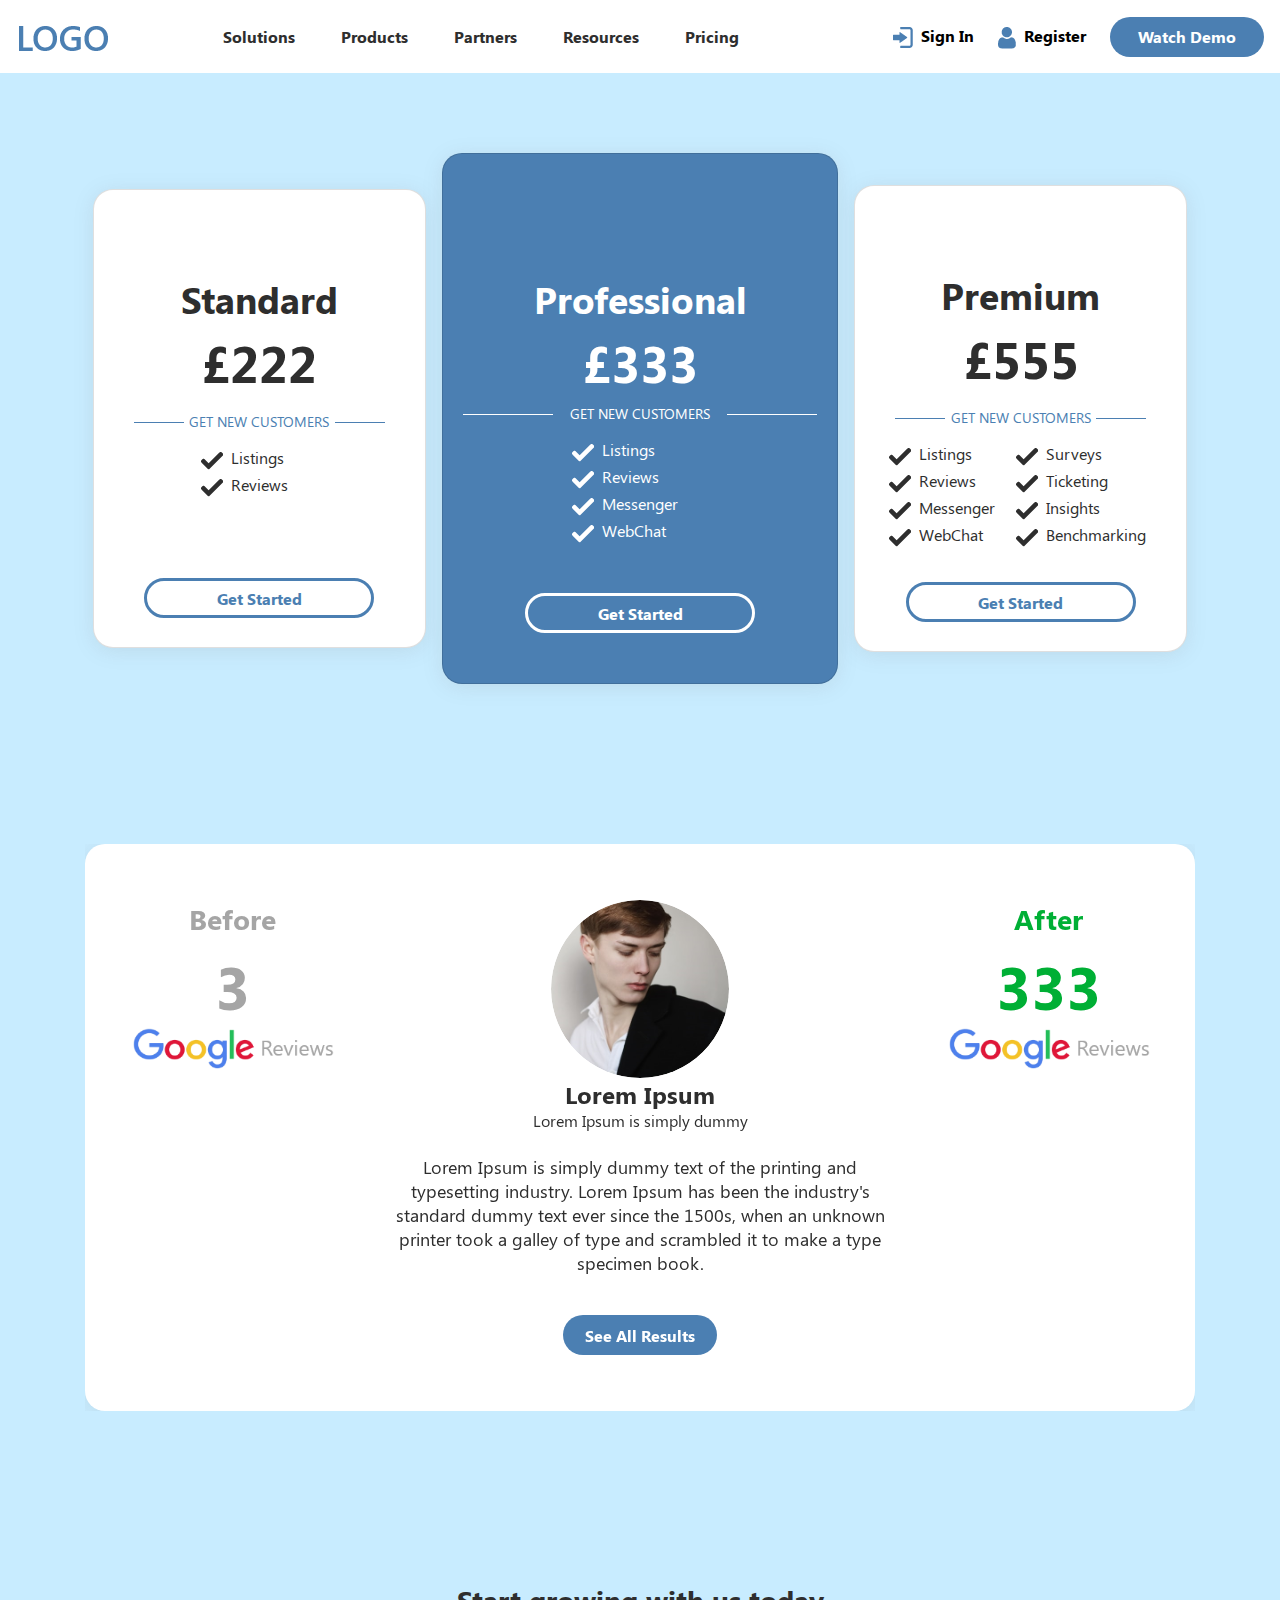
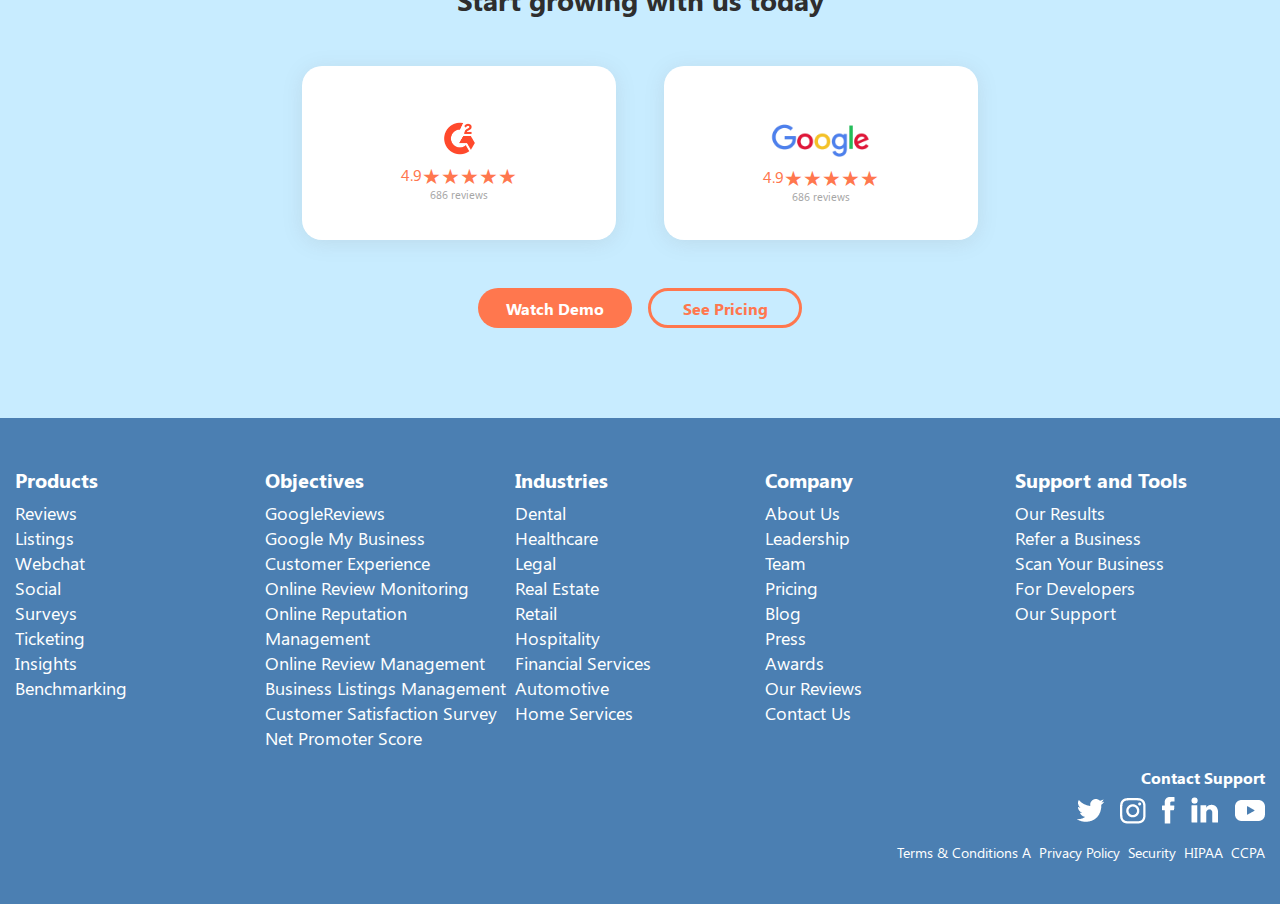
==== pricing.html @ c95e29e6 "create the pricing page" ====
<!doctype html>
<html lang="en">
<head>
    <meta charset="utf-8">
    <meta name="viewport" content="width=device-width, initial-scale=1, shrink-to-fit=no">
    <link rel="stylesheet" href="https://use.fontawesome.com/releases/v5.8.1/css/all.css"
          integrity="sha384-50oBUHEmvpQ+1lW4y57PTFmhCaXp0ML5d60M1M7uH2+nqUivzIebhndOJK28anvf" crossorigin="anonymous"/>
    <link rel="stylesheet" href="css/bootstrap.min.css">
    <link rel="stylesheet" href="css/owl-carousel-min.css">
    <link rel="stylesheet" href="css/owl.theme.default.min.css">
    <link rel="stylesheet" href="css/carousel.css">
    <link rel="stylesheet" href="css/helper.css">
    <link rel="stylesheet" href="css/style.css">
    <title>Pricing</title>
</head>
<body>

<header style="background-color: #fff">
    <div class="max-container">
        <nav class="navbar   navbar-expand-md">
            <a class="navbar-brand mr-90" href="#">
                <img src="images/LOGO.png" width="94" height="47" alt="logo">
            </a>
            <button class="navbar-toggler" type="button" data-toggle="collapse" data-target="#navbar-list-2"
                    aria-controls="navbarNav" aria-expanded="false" aria-label="Toggle navigation">
                <span class="navbar-toggler-icon"></span>
            </button>
            <div class="collapse navbar-collapse" id="navbar-list-2">
                <div class="d-flex justify-content-between flex-wrap w-100">
                    <ul class="navbar-nav">
                        <li class="nav-item active">
                            <a class="nav-link" href="#">Solutions <span class="sr-only">(current)</span></a>
                        </li>
                        <li class="nav-item">
                            <a class="nav-link" href="#">Products</a>
                        </li>
                        <li class="nav-item">
                            <a class="nav-link" href="#">Partners</a>
                        </li>
                        <li class="nav-item">
                            <a class="nav-link" href="#">Resources</a>
                        </li>
                        <li class="nav-item">
                            <a class="nav-link" href="#">Pricing</a>
                        </li>
                    </ul>
                    <div class="d-flex">
                        <button class="btn-transparent mr-4"><img src="images/login.png" alt="" class="mr-2">Sign In
                        </button>
                        <button class="btn-transparent mr-4"><img src="images/user%20(6).png" alt="" class="mr-2">Register
                        </button>
                        <button class="blue-btn">Watch Demo</button>
                    </div>
                </div>
            </div>
        </nav>
    </div>
</header>
<main>
    <div class="main-content">
        <div class="container p-tb-80 pricing">
            <div class="d-flex justify-content-center align-items-center">
                <div class="card bg-white bg-white-shadow br-20 w-380 mx-2">
                    <div class="card-body text-center relative">
                        <h5 class="card-title">Standard</h5>
                        <h6 class="card-subtitle mb-3">£222</h6>
                        <div class="get-new">Get New CUSTOMERS</div>
                        <div class="d-flex justify-content-center">
                            <ul class="list-unstyled mt-3 text-left">
                                <li>Listings</li>
                                <li>Reviews</li>
                            </ul>
                        </div>
                        <button class="blue-btn-transparent w-230  abs">Get Started</button>
                    </div>
                </div>
                <div class="card bg-dark-blue bg-white-shadow p-tb-100 br-20 w-460 mx-2">
                    <div class="card-body text-center relative">
                        <h5 class="card-title">Professional</h5>
                        <h6 class="card-subtitle mb-2">£333</h6>
                        <div class="get-new">Get New CUSTOMERS</div>
                        <div class="d-flex justify-content-center">
                            <ul class="list-unstyled mt-3 text-left">
                                <li>Listings</li>
                                <li>Reviews</li>
                                <li>Messenger</li>
                                <li>WebChat</li>
                            </ul>
                        </div>
                        <button class="btn-white-transparent w-230 abs">Get Started</button>
                    </div>
                </div>
                <div class="card bg-white bg-white-shadow br-20 w-380 mx-2">
                    <div class="card-body text-center relative">
                        <h5 class="card-title">Premium</h5>
                        <h6 class="card-subtitle mb-3">£555</h6>
                        <div class="get-new">Get New CUSTOMERS</div>
                        <div class="d-flex justify-content-between pl-4">
                            <ul class="list-unstyled mt-3 text-left">
                                <li>Listings</li>
                                <li>Reviews</li>
                                <li>Messenger</li>
                                <li>WebChat</li>
                            </ul>
                            <ul class="list-unstyled mt-3 text-left">
                                <li>Surveys</li>
                                <li>Ticketing</li>
                                <li>Insights</li>
                                <li>Benchmarking</li>
                            </ul>
                        </div>
                        <button class="blue-btn-transparent w-230 abs">Get Started</button>
                    </div>
                </div>
            </div>
        </div>
        <div class="container p-tb-80">
            <div class="owl-slider">
                <div id="carousel1" class="owl-carousel saas-carousel1">
                    <div class="item">
                        <div class="d-flex justify-content-around bg-white bg-white-shadow br-20 p-tb-56">
                            <div class="text-center">
                                <h3 class="color-gray title-bold-28">Before</h3>
                                <div class="color-gray fs-60">3</div>
                                <div class="d-flex justify-content-center">
                                    <img src="images/google-review.png" alt="" class="w-75">
                                </div>
                            </div>
                            <div class="text-center">
                                <div class="slide-avatar">
                                    <img src="images/Ellipse.png" width="" alt="">
                                </div>
                                <h3 class="title-bold-24 mb-0">Lorem Ipsum</h3>
                                <div class="info-text-small">Lorem Ipsum is simply dummy</div>
                                <p class="text-black-18 max-w-500 mt-4">
                                    Lorem Ipsum is simply dummy text of the printing and typesetting industry. Lorem Ipsum has been
                                    the industry's standard dummy text ever since the 1500s, when an unknown printer took a galley
                                    of type and scrambled it to make a type specimen book.
                                </p>
                                <button class="blue-btn mt-4">See All Results</button>
                            </div>
                            <div class="text-center">
                                <h3 class="color-green title-bold-28">After</h3>
                                <div class="color-green fs-60">333</div>
                                <div class="d-flex justify-content-center">
                                    <img src="images/google-review.png" alt="" class="w-75">
                                </div>
                            </div>
                        </div>
                    </div>
                    <div class="item">
                        <div class="d-flex justify-content-around bg-white bg-white-shadow br-20 p-tb-56">
                            <div class="text-center">
                                <h3 class="color-gray title-bold-28">Before</h3>
                                <div class="color-gray fs-60">3</div>
                                <div class="d-flex justify-content-center">
                                    <img src="images/google-review.png" alt="" class="w-75">
                                </div>
                            </div>
                            <div class="text-center">
                                <div class="slide-avatar">
                                    <img src="images/Ellipse.png" width="" alt="">
                                </div>
                                <h3 class="title-bold-24 mb-0">Lorem Ipsum</h3>
                                <div class="info-text-small">Lorem Ipsum is simply dummy</div>
                                <p class="text-black-18 max-w-500 mt-4">
                                    Lorem Ipsum is simply dummy text of the printing and typesetting industry. Lorem Ipsum has been
                                    the industry's standard dummy text ever since the 1500s, when an unknown printer took a galley
                                    of type and scrambled it to make a type specimen book.
                                </p>
                                <button class="blue-btn mt-4">See All Results</button>
                            </div>
                            <div class="text-center">
                                <h3 class="color-green title-bold-28">After</h3>
                                <div class="color-green fs-60">333</div>
                                <div class="d-flex justify-content-center">
                                    <img src="images/google-review.png" alt="" class="w-75">
                                </div>
                            </div>
                        </div>
                    </div>
                    <div class="item">
                        <div class="d-flex justify-content-around bg-white bg-white-shadow br-20 p-tb-56">
                            <div class="text-center">
                                <h3 class="color-gray title-bold-28">Before</h3>
                                <div class="color-gray fs-60">3</div>
                                <div class="d-flex justify-content-center">
                                    <img src="images/google-review.png" alt="" class="w-75">
                                </div>
                            </div>
                            <div class="text-center">
                                <div class="slide-avatar">
                                    <img src="images/Ellipse.png" width="" alt="">
                                </div>
                                <h3 class="title-bold-24 mb-0">Lorem Ipsum</h3>
                                <div class="info-text-small">Lorem Ipsum is simply dummy</div>
                                <p class="text-black-18 max-w-500 mt-4">
                                    Lorem Ipsum is simply dummy text of the printing and typesetting industry. Lorem Ipsum has been
                                    the industry's standard dummy text ever since the 1500s, when an unknown printer took a galley
                                    of type and scrambled it to make a type specimen book.
                                </p>
                                <button class="blue-btn mt-4">See All Results</button>
                            </div>
                            <div class="text-center">
                                <h3 class="color-green title-bold-28">After</h3>
                                <div class="color-green fs-60">333</div>
                                <div class="d-flex justify-content-center">
                                    <img src="images/google-review.png" alt="" class="w-75">
                                </div>
                            </div>
                        </div>
                    </div>

                </div>
            </div>
        </div>
        <div class="p-tb-90 bg-light-blue">
            <h2 class="title-bold-28 text-center mb-5">Start growing with us today</h2>
            <div class="d-flex justify-content-center align-items-center">
                <div class="bg-white bg-white-shadow p-tb-56 br-20 mx-4 w-314-h">
                    <div class="text-center mb-2">
                        <img src="images/g2-crowd-logo.png" alt="">
                    </div>
                    <div class="d-flex justify-content-center align-items-center">
                        <div class="color-dark-yellow">4.9</div>
                        <div class="color-dark-yellow fs-21">&#9733;</div>
                        <div class="color-dark-yellow fs-21">&#9733;</div>
                        <div class="color-dark-yellow fs-21">&#9733;</div>
                        <div class="color-dark-yellow fs-21">&#9733;</div>
                        <div class="color-dark-yellow fs-21">&#9733;</div>
                    </div>
                    <div class="d-flex justify-content-center align-items-center">
                        <div class="color-gray fs-11">686 reviews</div>
                    </div>
                </div>
                <div class="bg-white bg-white-shadow p-tb-56 br-20 mx-4 w-314-h">
                    <div class="text-center mb-2">
                        <img src="images/google.png" alt="">
                    </div>
                    <div class="d-flex justify-content-center align-items-center">
                        <div class="color-dark-yellow">4.9</div>
                        <div class="color-dark-yellow fs-21">&#9733;</div>
                        <div class="color-dark-yellow fs-21">&#9733;</div>
                        <div class="color-dark-yellow fs-21">&#9733;</div>
                        <div class="color-dark-yellow fs-21">&#9733;</div>
                        <div class="color-dark-yellow fs-21">&#9733;</div>
                    </div>
                    <div class="d-flex justify-content-center align-items-center">
                        <div class="color-gray fs-11">686 reviews</div>
                    </div>
                </div>
            </div>
            <div class="d-flex justify-content-center align-items-center mt-5">
                <button class="btn-dark-yellow mx-2">Watch Demo</button>
                <button class="btn-dark-yellow-transparent mx-2">See Pricing</button>
            </div>
        </div>
    </div>
</main>
<footer class=" p-tb-48-24 saas-footer bg-dark-blue">
    <div class="container max-container">
        <div class="d-flex">
            <div class="flex-1">
                <h4>Products</h4>
                <ul class="list-unstyled">
                    <li><a href="#"> Reviews </a></li>
                    <li><a href="#"> Listings </a></li>
                    <li><a href="#"> Webchat </a></li>
                    <li><a href="#"> Social </a></li>
                    <li><a href="#"> Surveys </a></li>
                    <li><a href="#"> Ticketing </a></li>
                    <li><a href="#"> Insights </a></li>
                    <li><a href="#"> Benchmarking</a></li>
                </ul>
            </div>
            <div class="flex-1">
                <h4>Objectives</h4>
                <ul class="list-unstyled">
                    <li><a href="#"> GoogleReviews </a></li>
                    <li><a href="#"> Google My Business </a></li>
                    <li><a href="#"> Customer Experience  </a></li>
                    <li><a href="#"> Online Review Monitoring </a></li>
                    <li><a href="#"> Online Reputation Management </a></li>
                    <li><a href="#"> Online Review Management</a></li>
                    <li><a href="#"> Business Listings Management </a></li>
                    <li><a href="#"> Customer Satisfaction Survey </a></li>
                    <li><a href="#"> Net Promoter Score </a></li>
                </ul>
            </div>
            <div class="flex-1">
                <h4>Industries </h4>
                <ul class="list-unstyled">
                    <li><a href="#">  Dental </a></li>
                    <li><a href="#"> Healthcare </a></li>
                    <li><a href="#">  Legal </a></li>
                    <li><a href="#"> Real Estate </a></li>
                    <li><a href="#">  Retail </a></li>
                    <li><a href="#"> Hospitality </a></li>
                    <li><a href="#"> Financial Services </a></li>
                    <li><a href="#"> Automotive </a></li>
                    <li><a href="#"> Home Services </a></li>
                </ul>
            </div>
            <div class="flex-1">
                <h4>Company </h4>
                <ul class="list-unstyled">
                    <li><a href="#"> About Us  </a></li>
                    <li><a href="#"> Leadership </a></li>
                    <li><a href="#"> Team </a></li>
                    <li><a href="#"> Pricing </a></li>
                    <li><a href="#"> Blog</a></li>
                    <li><a href="#"> Press  </a></li>
                    <li><a href="#"> Awards  </a></li>
                    <li><a href="#"> Our Reviews </a></li>
                    <li><a href="#"> Contact Us </a></li>
                </ul>
            </div>

            <div class="flex-1">
                <h4>Support and Tools</h4>
                <ul class="list-unstyled">
                    <li><a href="#"> Our Results  </a></li>
                    <li><a href="#"> Refer a Business </a></li>
                    <li><a href="#">  Scan Your Business  </a></li>
                    <li><a href="#"> For Developers </a></li>
                    <li><a href="#"> Our Support </a></li>
                </ul>
            </div>

        </div>
        <div class="copyright-place d-flex flex-column text-right">
            <h5>Contact Support</h5>
            <div class="d-flex justify-content-end">
                <ul class="list-unstyled d-flex">
                    <li class="ml-3"><a href=""><img src="images/twitter.png" alt=""></a></li>
                    <li class="ml-3"><a href=""><img src="images/insta.png" alt=""> </a></li>
                    <li class="ml-3"><a href=""><img src="images/facebook.png" alt=""> </a></li>
                    <li class="ml-3"><a href=""> <img src="images/linkedIn.png" alt=""> </a></li>
                    <li class="ml-3"><a href=""> <img src="images/youtube.png" alt=""></a></li>
                </ul>
            </div>
            <div class="d-flex justify-content-end">
                <ul class="list-unstyled d-flex">
                    <li class="ml-2"><a href="">Terms & Conditions A</a></li>
                    <li class="ml-2"><a href=""> Privacy Policy </a></li>
                    <li class="ml-2"><a href=""> Security </a></li>
                    <li class="ml-2"><a href=""> HIPAA </a></li>
                    <li class="ml-2"><a href=""> CCPA</a></li>
                </ul>
            </div>
        </div>
    </div>
</footer>

<script src="js/jquery.js"></script>
<script src="https://code.jquery.com/jquery-3.4.1.slim.min.js"
        integrity="sha384-J6qa4849blE2+poT4WnyKhv5vZF5SrPo0iEjwBvKU7imGFAV0wwj1yYfoRSJoZ+n"
        crossorigin="anonymous"></script>
<script src="https://cdn.jsdelivr.net/npm/popper.js@1.16.0/dist/umd/popper.min.js"
        integrity="sha384-Q6E9RHvbIyZFJoft+2mJbHaEWldlvI9IOYy5n3zV9zzTtmI3UksdQRVvoxMfooAo"
        crossorigin="anonymous"></script>
<script src="js/bootstrap.min.js" integrity="sha384-wfSDF2E50Y2D1uUdj0O3uMBJnjuUD4Ih7YwaYd1iqfktj0Uod8GCExl3Og8ifwB6"
        crossorigin="anonymous"></script>
<script src="https://ajax.googleapis.com/ajax/libs/jquery/3.4.1/jquery.min.js"></script>
<script src="js/owl.carousel.min.js"></script>

<script>
    jQuery("#carousel").owlCarousel({
        autoplay: false,
        lazyLoad: true,
        loop: true,
        margin: 72,
        /*
       animateOut: 'fadeOut',
       animateIn: 'fadeIn',
       */
        responsiveClass: true,
        autoHeight: true,
        autoplayTimeout: 7000,
        smartSpeed: 800,
        nav: true,
        dots: false,
        responsive: {
            0: {
                items: 1
            },

            600: {
                items: 2
            },

            1024: {
                items: 2
            },
            1199: {
                items: 3
            },

            1366: {
                items: 4
            }
        }
    });
    jQuery("#carousel1").owlCarousel({
        autoplay: true,
        lazyLoad: true,
        loop: true,
        /*
       animateOut: 'fadeOut',
       animateIn: 'fadeIn',
       */
        responsiveClass: true,
        autoHeight: true,
        autoplayTimeout: 5000,
        smartSpeed: 800,
        nav: false,
        dots: false,
        items: 1,
        margin: 20,
    });
</script>
</body>
</html>
---- css/owl-carousel-min.css ----
/**
 * Owl Carousel v2.3.4
 * Copyright 2013-2018 David Deutsch
 * Licensed under: SEE LICENSE IN https://github.com/OwlCarousel2/OwlCarousel2/blob/master/LICENSE
 */
.owl-carousel,.owl-carousel .owl-item{-webkit-tap-highlight-color:transparent;position:relative}.owl-carousel{display:none;width:100%;z-index:1}.owl-carousel .owl-stage{position:relative;-ms-touch-action:pan-Y;touch-action:manipulation;-moz-backface-visibility:hidden}.owl-carousel .owl-stage:after{content:".";display:block;clear:both;visibility:hidden;line-height:0;height:0}.owl-carousel .owl-stage-outer{position:relative;overflow:hidden;-webkit-transform:translate3d(0,0,0)}.owl-carousel .owl-item,.owl-carousel .owl-wrapper{-webkit-backface-visibility:hidden;-moz-backface-visibility:hidden;-ms-backface-visibility:hidden;-webkit-transform:translate3d(0,0,0);-moz-transform:translate3d(0,0,0);-ms-transform:translate3d(0,0,0)}.owl-carousel .owl-item{min-height:1px;float:left;-webkit-backface-visibility:hidden;-webkit-touch-callout:none}.owl-carousel .owl-item img{display:block;width:100%}.owl-carousel .owl-dots.disabled,.owl-carousel .owl-nav.disabled{display:none}.no-js .owl-carousel,.owl-carousel.owl-loaded{display:block}.owl-carousel .owl-dot,.owl-carousel .owl-nav .owl-next,.owl-carousel .owl-nav .owl-prev{cursor:pointer;-webkit-user-select:none;-khtml-user-select:none;-moz-user-select:none;-ms-user-select:none;user-select:none}.owl-carousel .owl-nav button.owl-next,.owl-carousel .owl-nav button.owl-prev,.owl-carousel button.owl-dot{background:0 0;color:inherit;border:none;font:inherit}.owl-carousel.owl-loading{opacity:0;display:block}.owl-carousel.owl-hidden{opacity:0}.owl-carousel.owl-refresh .owl-item{visibility:hidden}.owl-carousel.owl-drag .owl-item{-ms-touch-action:pan-y;touch-action:pan-y;-webkit-user-select:none;-moz-user-select:none;-ms-user-select:none;user-select:none}.owl-carousel.owl-grab{cursor:move;cursor:grab}.owl-carousel.owl-rtl{direction:rtl}.owl-carousel.owl-rtl .owl-item{float:right}.owl-carousel .animated{animation-duration:1s;animation-fill-mode:both}.owl-carousel .owl-animated-in{z-index:0}.owl-carousel .owl-animated-out{z-index:1}.owl-carousel .fadeOut{animation-name:fadeOut}@keyframes fadeOut{0%{opacity:1}100%{opacity:0}}.owl-height{transition:height .5s ease-in-out}.owl-carousel .owl-item .owl-lazy{opacity:0;transition:opacity .4s ease}.owl-carousel .owl-item .owl-lazy:not([src]),.owl-carousel .owl-item .owl-lazy[src^=""]{max-height:0}.owl-carousel .owl-item img.owl-lazy{transform-style:preserve-3d}.owl-carousel .owl-video-wrapper{position:relative;height:100%;background:#000}.owl-carousel .owl-video-play-icon{position:absolute;height:80px;width:80px;left:50%;top:50%;margin-left:-40px;margin-top:-40px;background:url(owl.video.play.png) no-repeat;cursor:pointer;z-index:1;-webkit-backface-visibility:hidden;transition:transform .1s ease}.owl-carousel .owl-video-play-icon:hover{-ms-transform:scale(1.3,1.3);transform:scale(1.3,1.3)}.owl-carousel .owl-video-playing .owl-video-play-icon,.owl-carousel .owl-video-playing .owl-video-tn{display:none}.owl-carousel .owl-video-tn{opacity:0;height:100%;background-position:center center;background-repeat:no-repeat;background-size:contain;transition:opacity .4s ease}.owl-carousel .owl-video-frame{position:relative;z-index:1;height:100%;width:100%}
---- css/carousel.css ----
.owl-nav button {
    position: absolute;
    top: 50%;
    background-color: #000;
    color: #fff;
    margin: 0;
    transition: all 0.3s ease-in-out;
}
.owl-nav button.owl-prev {
    left: -80px;
}
.owl-nav button.owl-prev:after {
    content: '';
    position: absolute;
    background-image: url("../images/prev.png");
    width: 16px;
    height: 28px;
    background-repeat: no-repeat;
    left: 20px;
}
.owl-nav button.owl-next {
    right: -80px;
}
.owl-nav button.owl-next:after {
    content: '';
    position: absolute;
    background-image: url("../images/next.png");
    width: 16px;
    height: 28px;
    background-repeat: no-repeat;
    left: 25px;
}

.owl-dots {
    text-align: center;
    padding-top: 15px;
}
.owl-dots button.owl-dot {
    width: 15px;
    height: 15px;
    border-radius: 50%;
    display: inline-block;
    background: #ccc;
    margin: 0 3px;
}
.owl-dots button.owl-dot.active {
    background-color: #000;
}
.owl-dots button.owl-dot:focus {
    outline: none;
}
.owl-nav button {
    position: absolute;
    top: 50%;
    transform: translateY(-50%);
    background: #ffffff !important;
    width: 60px;
    height: 60px;
    border-radius: 50%;
}
span {
    font-size: 0px;
    position: relative;
}
.owl-nav button:focus {
    outline: none;
}
.owl-slider.abs {
    padding: 0 100px;
    position: absolute;
    top: -72px;
    width: 100%;
}
.owl-slider .card {
    /*margin: 0 auto;*/
    width: 100%!important;
    height: 358px;
    background: #FFFFFF 0 0 no-repeat padding-box;
    box-shadow: 0 3px 20px #84848429;
    border-radius: 20px;
    text-align: center;
    padding: 56px 60px 40px;
    position: relative;
}
.owl-slider .card-body {
  padding: 0;
}
.owl-slider .card .card-title{
    font: 28px/37px "SegoeUIBold";
    color: #2E2E2E;
}
.owl-slider .card .card-text{
    font: 18px/24px "SegoeUI";
    color: #2E2E2E;
}
.owl-slider .card .card-link{
    position: absolute;
    border: 3px solid #4B7FB2;
    border-radius: 20px;
    bottom: 40px;
    text-align: center;
    left: 68px;
    width: 154px;
    height: 40px;
    color: #4B7FB2;
    display: flex;
    justify-content: center;
    align-items: center;
}
.owl-slider .card .card-link:hover{
    color: #fff;
    background-color: #4B7FB2;
}
.owl-carousel .owl-item .card img {
    width: inherit;
    margin: 0 auto;
}
---- css/helper.css ----
.mr-90 {
    margin-right: 90px;
}

.pt-165 {
    padding-top: 165px;
}
.p-tb-100 {
    padding-top: 100px;
    padding-bottom: 100px;
}
.p-tb-90 {
    padding-top: 90px;
    padding-bottom: 90px;
}
.p-tb-80 {
    padding-top: 80px;
    padding-bottom: 80px;
}
.p-tb-56 {
    padding-top: 56px;
    padding-bottom: 56px;
}
.p-tb-48-24 {
    padding-top: 48px;
    padding-bottom: 24px;
}
.relative {
    position: relative;
}
.min-h-400 {
    min-height: 400px;
}
.max-w-500 {
    max-width: 500px;
    width: 100%;
    overflow: hidden;
}
.br-20 {
    border-radius: 20px;
}
.color-gray {
    color: #A5A5A5!important;
}
.color-green {
    color: #00AF35!important;
}
.color-dark-yellow {
    color: #FF774E!important;
}
.fs-60 {
    font: 60px/80px "SegoeUIBold";
}
.fs-21 {
    font: 21px/21px "SegoeUI";
}
.fs-16 {
    font: 16px/21px "SegoeUI";
}
.fs-11 {
    font: 11px/15px "SegoeUI";
}
.bg-light-blue {
    background-color: #c8ecff;
}
.bg-dark-blue {
    background-color: #4B7FB2 ;
}
.w-314-h {
    width: 314px;
    height: 174px;
}
.w-380 {
    width: 380px;
}
.w-460 {
    width: 460px;
}
.w-230 {
    width: 230px;
}
.flex-1 {
    flex: 1;
}
---- css/style.css ----
* {
    margin: 0;
    padding: 0;
}
body {
    background-color: #C8ECFF ;
    font-family: "SegoeUI", sans-serif;
    color: #2E2E2E;
}
@font-face {
    font-family: 'SegoeUI';
    src: url('../fonts/SegoeUI.eot');
    src: url('../fonts/SegoeUI.eot?#iefix') format('embedded-opentype'),
    url('../fonts/SegoeUI.svg#SegoeUI') format('svg'),
    url('../fonts/SegoeUI.ttf') format('truetype'),
    url('../fonts/SegoeUI.woff') format('woff'),
    url('../fonts/SegoeUI.woff2') format('woff2');
    font-weight: 400;
    font-style: normal;
    font-stretch: normal;
    unicode-range: U+0020-02DC;
}
@font-face {
    font-family: 'SegoeUIBold';
    src: url('../fonts/SegoeUIBold.eot');
    src: url('../fonts/SegoeUIBold.eot?#iefix') format('embedded-opentype'),
    url('../fonts/SegoeUIBold.svg#SegoeUIBold') format('svg'),
    url('../fonts/SegoeUIBold.ttf') format('truetype'),
    url('../fonts/SegoeUIBold.woff') format('woff'),
    url('../fonts/SegoeUIBold.woff2') format('woff2');
    font-weight: 700;
    font-style: normal;
    font-stretch: normal;
    unicode-range: U+0020-02DC;

}
.navbar-nav {
    font-family: "SegoeUIBold", sans-serif;
}
.navbar-expand-md .navbar-nav .nav-link {
    color: #2E2E2E;
    padding-right: 23px!important;
    padding-left: 23px!important;
}
.btn-transparent {
    font: 16px/21px "SegoeUIBold";
    border: 0;
    outline: 0;
    background-color: transparent;
    color: black;
}
.navbar-toggler-icon {
    background-image: url("../images/burger.png");
    width: 29px;
    height: 18px;
}
.blue-btn {
    width: 154px;
    height: 40px;
    background-color: #4B7FB2;
    border: 3px solid transparent;
    font: 16px/21px "SegoeUIBold";
    font-weight: 500;
    border-radius: 20px;
    color: #ffffff;
    text-transform: capitalize;
    outline: 0;
    transition: all 0.3s;
}
.blue-btn:hover {
    background-color: transparent;
    border: 3px solid #4B7FB2;
    color: #4B7FB2;
}
.btn-dark-yellow {
    width: 154px;
    height: 40px;
    background-color: #FF774E ;
    font: 16px/21px "SegoeUIBold";
    font-weight: 500;
    border-radius: 20px;
    color: #ffffff;
    border: 3px solid transparent;
    text-transform: capitalize;
    outline: 0;
    transition: all 0.3s;
}
.btn-dark-yellow-transparent{
    width: 154px;
    height: 40px;
    background-color: transparent ;
    font: 16px/21px "SegoeUIBold";
    font-weight: 500;
    border-radius: 20px;
    color: #FF774E;
    border: 3px solid #FF774E;
    text-transform: capitalize;
    outline: 0;
    transition: all 0.3s;
}
.blue-btn-transparent{
    height: 40px;
    background-color: transparent ;
    font: 16px/21px "SegoeUIBold";
    font-weight: 500;
    border-radius: 20px;
    color: #4B7FB2;
    border: 3px solid #4B7FB2;
    text-transform: capitalize;
    outline: 0;
    transition: all 0.3s;
}
.blue-btn-transparent:hover{
    background-color: #4B7FB2 ;
    color: #ffffff;
    border: 3px solid transparent;
}
.btn-white-transparent{
    height: 40px;
    background-color: transparent ;
    font: 16px/21px "SegoeUIBold";
    font-weight: 500;
    border-radius: 20px;
    color: #ffffff;
    border: 3px solid #ffffff;
    text-transform: capitalize;
    outline: 0;
    transition: all 0.3s;
}
.btn-white-transparent:hover{
    background-color: #ffffff ;
    color: #4B7FB2;
    border: 3px solid #4B7FB2;
}
.btn-dark-yellow-transparent:hover{
    background-color: #FF774E ;
    color: #ffffff;
    border: 3px solid transparent;

}
.btn-dark-yellow:hover {
    background-color: transparent ;
    border: 3px solid #FF774E;
    color: #FF774E;
}
.main-header {
    background-image: url("../images/header-img.png");
    max-width: 1920px;
    width: 100%;
    height: 855px;
    background-repeat: no-repeat;
    background-position: center;
    background-size: cover;
    margin: 0 auto;
    position: relative;
}
@-webkit-keyframes rotating /* Safari and Chrome */ {
    from {
        -webkit-transform: rotate(0deg);
        -o-transform: rotate(0deg);
        transform: rotate(0deg);
    }
    to {
        -webkit-transform: rotate(360deg);
        -o-transform: rotate(360deg);
        transform: rotate(360deg);
    }
}
@keyframes rotating {
    from {
        -ms-transform: rotate(0deg);
        -moz-transform: rotate(0deg);
        -webkit-transform: rotate(0deg);
        -o-transform: rotate(0deg);
        transform: rotate(0deg);
    }
    to {
        -ms-transform: rotate(360deg);
        -moz-transform: rotate(360deg);
        -webkit-transform: rotate(360deg);
        -o-transform: rotate(360deg);
        transform: rotate(360deg);
    }
}
.rotating {
    -webkit-animation: rotating 4s linear infinite;
    -moz-animation: rotating 4s linear infinite;
    -ms-animation: rotating 4s linear infinite;
    -o-animation: rotating 4s linear infinite;
    animation: rotating 4s linear infinite;
}
.title-white-48 {
    font: 48px/64px "SegoeUIBold";
    color: #FFFFFF;
}
.p-18-white {
    font: 18px/24px "Segoe UI Semibold";
    color: #FFFFFF;
}
.main-header--input {
    border: 2px solid #fff;
    background-color: transparent;
    height: 48px;
    width: 393px;
    border-radius: 24px;
    outline: 0;
    color: #ffffff;
    padding: 0 40px 0 60px;
}
.envelop:before {
    content: '';
    position: absolute;
    top: -16px;
    left: 20px;
    background-image: url("../images/email.png");
    width: 23px;
    height: 18px;
}
.main-header--input::placeholder {
    color: #ffffff;
}
.title-bold-28 {
    font: 28px/37px "SegoeUIBold";
    color: #2E2E2E;
}
.title-bold-24 {
    font: 24px/32px "SegoeUIBold";
    color: #2E2E2E;
}

.bg-white-shadow {
    box-shadow: 0 3px 20px #84848429;
}

.slide-avatar {
    width: 178px;
    height: 178px;
    overflow: hidden;
    border-radius: 50%;
    margin: 0 auto;
}
.parallax-space {
    background-image: url("../images/parallax-img.png");
    background-attachment: fixed;
    background-position: center;
    width: 100%;
    padding: 80px 0;
}
.info-text-small {
    font: 16px/21px "SegoeUI";
    color: #2E2E2E;
}
.text-black-18 {
    font: 18px/24px "SegoeUI";
    color: #2E2E2E;
}
.saas-footer h4 {
    font: 20px/27px "SegoeUIBold";
    color: #ffffff;
}
.saas-footer ul li a{
    font: 18px/25px "SegoeUI";
    color: #ffffff;
}
.copyright-place h5 {
    font-size: 16px;
    line-height: 21px;
    color: #ffffff;
    font-family: "SegoeUIBold", sans-serif;
}
.copyright-place ul li a {
    font-size: 14px;
    line-height: 19px;
}
.pricing .bg-white.card {
    padding: 64px 20px;
}
.pricing .card-title {
    font: 37px/49px "SegoeUIBold";
    color: #2E2E2E;
}
.pricing .bg-dark-blue .card-title {
    font: 37px/49px "SegoeUIBold";
    color: #ffffff;
}
.pricing .card-subtitle {
    font: 50px/67px "SegoeUIBold";
    color: #2E2E2E;
}
.pricing .bg-dark-blue .card-subtitle {
    font: 50px/67px "SegoeUIBold";
    color: #ffffff;
}
.pricing  ul {
   min-height: 100px;

}
.pricing  ul li {
    font: 16px/21px "SegoeUI";
    letter-spacing: 0;
    color: #2E2E2E;
    position: relative;
    margin-bottom: 6px;
}
.pricing  ul li:before {
    content: "";
    background-image: url("../images/correct.png");
    background-repeat: no-repeat;
    width: 22px;
    height: 20px;
    left: -30px;
    top: 5px;
    position: absolute;
}
.pricing .bg-dark-blue ul li {
    font: 16px/21px "SegoeUI";
    letter-spacing: 0;
    color: #FFFFFF;
    position: relative;
}
.pricing .bg-dark-blue ul li:before {
    content: "";
    background-image: url("../images/correct-white.png");
}
.get-new {
    font: 14px/19px "SegoeUI";
    color: #4B7FB2;
    text-transform: uppercase;
    position: relative;
}
.bg-dark-blue .get-new {
    font: 14px/19px "SegoeUI";
    color: #ffffff;
    text-transform: uppercase;
    position: relative;
}

.get-new:after{
    content: " ";
    position: absolute;
    width: 50px;
    height: 1px;
    background-color: #4B7FB2;
    left: 0;
    top: 10px;
}
.get-new:before{
    content: " ";
    position: absolute;
    width: 50px;
    height: 1px;
    background-color: #4B7FB2;
    right: 0;
    top: 10px;
}
.bg-dark-blue .get-new:after{
    content: " ";
    position: absolute;
    width: 90px;
    height: 1px;
    background-color: #ffffff;
    left: 0;
    top: 10px;
}
.bg-dark-blue .get-new:before{
    content: " ";
    position: absolute;
    width: 90px;
    height: 1px;
    background-color: #ffffff;
    right: 0;
    top: 10px;
}
.pricing .abs{
    position: absolute;
    bottom: -35px;
    left: calc(50% - 230px / 2);
    right: 0;
}
.pricing .bg-dark-blue .abs{
    bottom: -50px;
}



@media screen and (min-width: 1200px) and (max-width: 1920px){
    .max-container {
        max-width: 1640px;
        width: 100%;
        margin-right: auto;
        margin-left: auto;
    }
    .container-1370 {
        max-width: 1370px;
        width: 100%;
        margin-right: auto;
        margin-left: auto;
    }
    .container-1564 {
        max-width: 1564px;
        width: 100%;
        margin-right: auto;
        margin-left: auto;
    }
}

@media (max-width: 1199px){
    .wrap {
        flex-wrap: wrap;
    }
}
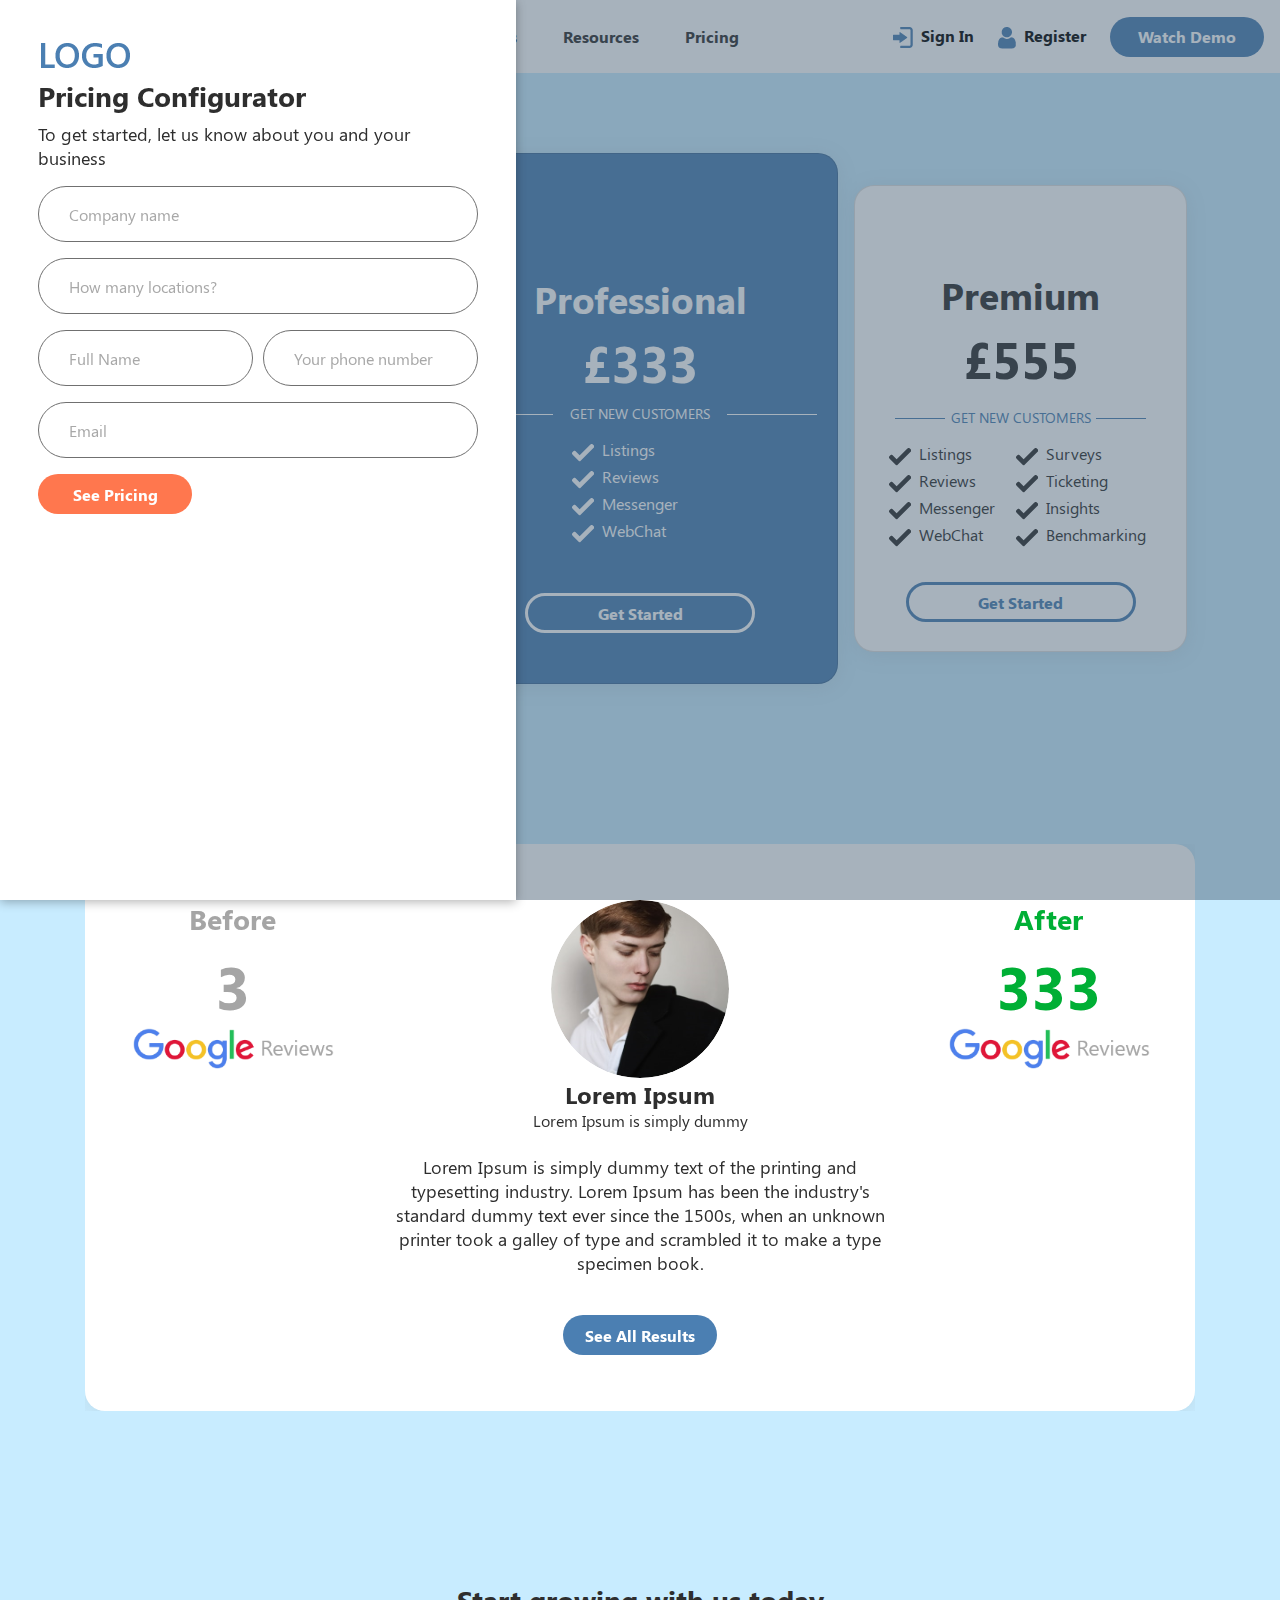
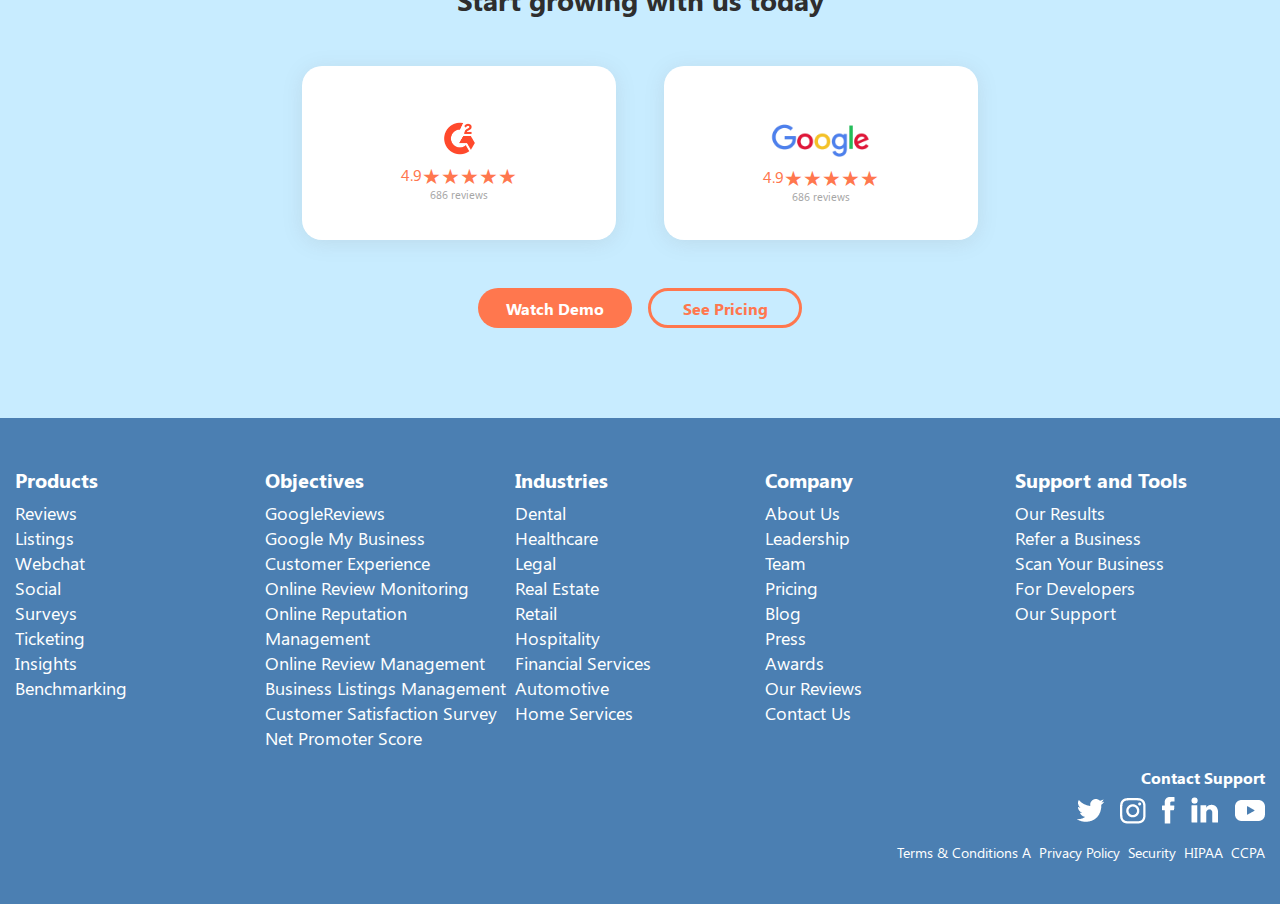
==== commit 2f673090: "create overlay on pricing page" ====
--- a/pricing.html
+++ b/pricing.html
@@ -14,343 +14,375 @@
     <title>Pricing</title>
 </head>
 <body>
-
-<header style="background-color: #fff">
-    <div class="max-container">
-        <nav class="navbar   navbar-expand-md">
-            <a class="navbar-brand mr-90" href="#">
+<div class="left-side">
+    <div class="left-side--content">
+        <div>
+            <a href="#">
                 <img src="images/LOGO.png" width="94" height="47" alt="logo">
             </a>
-            <button class="navbar-toggler" type="button" data-toggle="collapse" data-target="#navbar-list-2"
-                    aria-controls="navbarNav" aria-expanded="false" aria-label="Toggle navigation">
-                <span class="navbar-toggler-icon"></span>
-            </button>
-            <div class="collapse navbar-collapse" id="navbar-list-2">
-                <div class="d-flex justify-content-between flex-wrap w-100">
-                    <ul class="navbar-nav">
-                        <li class="nav-item active">
-                            <a class="nav-link" href="#">Solutions <span class="sr-only">(current)</span></a>
-                        </li>
-                        <li class="nav-item">
-                            <a class="nav-link" href="#">Products</a>
-                        </li>
-                        <li class="nav-item">
-                            <a class="nav-link" href="#">Partners</a>
-                        </li>
-                        <li class="nav-item">
-                            <a class="nav-link" href="#">Resources</a>
-                        </li>
-                        <li class="nav-item">
-                            <a class="nav-link" href="#">Pricing</a>
-                        </li>
-                    </ul>
-                    <div class="d-flex">
-                        <button class="btn-transparent mr-4"><img src="images/login.png" alt="" class="mr-2">Sign In
-                        </button>
-                        <button class="btn-transparent mr-4"><img src="images/user%20(6).png" alt="" class="mr-2">Register
-                        </button>
-                        <button class="blue-btn">Watch Demo</button>
-                    </div>
-                </div>
-            </div>
-        </nav>
+        </div>
+        <h2 class="title-bold-28">Pricing Configurator</h2>
+        <p class="text-black-18 pr-5">To get started, let us know about you and your business</p>
+        <form action="" class="mt-3">
+            <div class="form-group">
+                <input type="text" class="form-control" id="company-name" placeholder="Company name">
+            </div>
+            <div class="form-group">
+                <input type="text" class="form-control" id="location" placeholder="How many locations?">
+            </div>
+            <div class="form-row">
+                <div class="form-group col-md-6">
+                    <input type="text" class="form-control" id="full-name" placeholder="Full Name">
+                </div>
+                <div class="form-group col-md-6">
+                    <input type="number" class="form-control" id="phone-number" placeholder="Your phone number">
+                </div>
+            </div>
+            <div class="form-group">
+                <input type="email" class="form-control" id="inputAddress" placeholder="Email">
+            </div>
+            <button type="submit" class="btn-dark-yellow">See Pricing</button>
+        </form>
     </div>
-</header>
-<main>
-    <div class="main-content">
-        <div class="container p-tb-80 pricing">
-            <div class="d-flex justify-content-center align-items-center">
-                <div class="card bg-white bg-white-shadow br-20 w-380 mx-2">
-                    <div class="card-body text-center relative">
-                        <h5 class="card-title">Standard</h5>
-                        <h6 class="card-subtitle mb-3">£222</h6>
-                        <div class="get-new">Get New CUSTOMERS</div>
-                        <div class="d-flex justify-content-center">
-                            <ul class="list-unstyled mt-3 text-left">
-                                <li>Listings</li>
-                                <li>Reviews</li>
-                            </ul>
-                        </div>
-                        <button class="blue-btn-transparent w-230  abs">Get Started</button>
-                    </div>
-                </div>
-                <div class="card bg-dark-blue bg-white-shadow p-tb-100 br-20 w-460 mx-2">
-                    <div class="card-body text-center relative">
-                        <h5 class="card-title">Professional</h5>
-                        <h6 class="card-subtitle mb-2">£333</h6>
-                        <div class="get-new">Get New CUSTOMERS</div>
-                        <div class="d-flex justify-content-center">
-                            <ul class="list-unstyled mt-3 text-left">
-                                <li>Listings</li>
-                                <li>Reviews</li>
-                                <li>Messenger</li>
-                                <li>WebChat</li>
-                            </ul>
-                        </div>
-                        <button class="btn-white-transparent w-230 abs">Get Started</button>
-                    </div>
-                </div>
-                <div class="card bg-white bg-white-shadow br-20 w-380 mx-2">
-                    <div class="card-body text-center relative">
-                        <h5 class="card-title">Premium</h5>
-                        <h6 class="card-subtitle mb-3">£555</h6>
-                        <div class="get-new">Get New CUSTOMERS</div>
-                        <div class="d-flex justify-content-between pl-4">
-                            <ul class="list-unstyled mt-3 text-left">
-                                <li>Listings</li>
-                                <li>Reviews</li>
-                                <li>Messenger</li>
-                                <li>WebChat</li>
-                            </ul>
-                            <ul class="list-unstyled mt-3 text-left">
-                                <li>Surveys</li>
-                                <li>Ticketing</li>
-                                <li>Insights</li>
-                                <li>Benchmarking</li>
-                            </ul>
-                        </div>
-                        <button class="blue-btn-transparent w-230 abs">Get Started</button>
-                    </div>
-                </div>
-            </div>
+</div>
+<div>
+    <header style="background-color: #fff">
+        <div class="max-container">
+            <nav class="navbar   navbar-expand-md">
+                <a class="navbar-brand mr-90" href="#">
+                    <img src="images/LOGO.png" width="94" height="47" alt="logo">
+                </a>
+                <button class="navbar-toggler" type="button" data-toggle="collapse" data-target="#navbar-list-2"
+                        aria-controls="navbarNav" aria-expanded="false" aria-label="Toggle navigation">
+                    <span class="navbar-toggler-icon"></span>
+                </button>
+                <div class="collapse navbar-collapse" id="navbar-list-2">
+                    <div class="d-flex justify-content-between flex-wrap w-100">
+                        <ul class="navbar-nav">
+                            <li class="nav-item active">
+                                <a class="nav-link" href="#">Solutions <span class="sr-only">(current)</span></a>
+                            </li>
+                            <li class="nav-item">
+                                <a class="nav-link" href="#">Products</a>
+                            </li>
+                            <li class="nav-item">
+                                <a class="nav-link" href="#">Partners</a>
+                            </li>
+                            <li class="nav-item">
+                                <a class="nav-link" href="#">Resources</a>
+                            </li>
+                            <li class="nav-item">
+                                <a class="nav-link" href="#">Pricing</a>
+                            </li>
+                        </ul>
+                        <div class="d-flex">
+                            <button class="btn-transparent mr-4"><img src="images/login.png" alt="" class="mr-2">Sign In
+                            </button>
+                            <button class="btn-transparent mr-4"><img src="images/user%20(6).png" alt="" class="mr-2">Register
+                            </button>
+                            <button class="blue-btn">Watch Demo</button>
+                        </div>
+                    </div>
+                </div>
+            </nav>
         </div>
-        <div class="container p-tb-80">
-            <div class="owl-slider">
-                <div id="carousel1" class="owl-carousel saas-carousel1">
-                    <div class="item">
-                        <div class="d-flex justify-content-around bg-white bg-white-shadow br-20 p-tb-56">
-                            <div class="text-center">
-                                <h3 class="color-gray title-bold-28">Before</h3>
-                                <div class="color-gray fs-60">3</div>
-                                <div class="d-flex justify-content-center">
-                                    <img src="images/google-review.png" alt="" class="w-75">
-                                </div>
-                            </div>
-                            <div class="text-center">
-                                <div class="slide-avatar">
-                                    <img src="images/Ellipse.png" width="" alt="">
-                                </div>
-                                <h3 class="title-bold-24 mb-0">Lorem Ipsum</h3>
-                                <div class="info-text-small">Lorem Ipsum is simply dummy</div>
-                                <p class="text-black-18 max-w-500 mt-4">
-                                    Lorem Ipsum is simply dummy text of the printing and typesetting industry. Lorem Ipsum has been
-                                    the industry's standard dummy text ever since the 1500s, when an unknown printer took a galley
-                                    of type and scrambled it to make a type specimen book.
-                                </p>
-                                <button class="blue-btn mt-4">See All Results</button>
-                            </div>
-                            <div class="text-center">
-                                <h3 class="color-green title-bold-28">After</h3>
-                                <div class="color-green fs-60">333</div>
-                                <div class="d-flex justify-content-center">
-                                    <img src="images/google-review.png" alt="" class="w-75">
-                                </div>
-                            </div>
-                        </div>
-                    </div>
-                    <div class="item">
-                        <div class="d-flex justify-content-around bg-white bg-white-shadow br-20 p-tb-56">
-                            <div class="text-center">
-                                <h3 class="color-gray title-bold-28">Before</h3>
-                                <div class="color-gray fs-60">3</div>
-                                <div class="d-flex justify-content-center">
-                                    <img src="images/google-review.png" alt="" class="w-75">
-                                </div>
-                            </div>
-                            <div class="text-center">
-                                <div class="slide-avatar">
-                                    <img src="images/Ellipse.png" width="" alt="">
-                                </div>
-                                <h3 class="title-bold-24 mb-0">Lorem Ipsum</h3>
-                                <div class="info-text-small">Lorem Ipsum is simply dummy</div>
-                                <p class="text-black-18 max-w-500 mt-4">
-                                    Lorem Ipsum is simply dummy text of the printing and typesetting industry. Lorem Ipsum has been
-                                    the industry's standard dummy text ever since the 1500s, when an unknown printer took a galley
-                                    of type and scrambled it to make a type specimen book.
-                                </p>
-                                <button class="blue-btn mt-4">See All Results</button>
-                            </div>
-                            <div class="text-center">
-                                <h3 class="color-green title-bold-28">After</h3>
-                                <div class="color-green fs-60">333</div>
-                                <div class="d-flex justify-content-center">
-                                    <img src="images/google-review.png" alt="" class="w-75">
-                                </div>
-                            </div>
-                        </div>
-                    </div>
-                    <div class="item">
-                        <div class="d-flex justify-content-around bg-white bg-white-shadow br-20 p-tb-56">
-                            <div class="text-center">
-                                <h3 class="color-gray title-bold-28">Before</h3>
-                                <div class="color-gray fs-60">3</div>
-                                <div class="d-flex justify-content-center">
-                                    <img src="images/google-review.png" alt="" class="w-75">
-                                </div>
-                            </div>
-                            <div class="text-center">
-                                <div class="slide-avatar">
-                                    <img src="images/Ellipse.png" width="" alt="">
-                                </div>
-                                <h3 class="title-bold-24 mb-0">Lorem Ipsum</h3>
-                                <div class="info-text-small">Lorem Ipsum is simply dummy</div>
-                                <p class="text-black-18 max-w-500 mt-4">
-                                    Lorem Ipsum is simply dummy text of the printing and typesetting industry. Lorem Ipsum has been
-                                    the industry's standard dummy text ever since the 1500s, when an unknown printer took a galley
-                                    of type and scrambled it to make a type specimen book.
-                                </p>
-                                <button class="blue-btn mt-4">See All Results</button>
-                            </div>
-                            <div class="text-center">
-                                <h3 class="color-green title-bold-28">After</h3>
-                                <div class="color-green fs-60">333</div>
-                                <div class="d-flex justify-content-center">
-                                    <img src="images/google-review.png" alt="" class="w-75">
-                                </div>
-                            </div>
-                        </div>
-                    </div>
-
+    </header>
+    <main>
+        <div class="main-content">
+            <div class="container p-tb-80 pricing">
+                <div class="d-flex justify-content-center align-items-center">
+                    <div class="card bg-white bg-white-shadow br-20 w-380 mx-2">
+                        <div class="card-body text-center relative">
+                            <h5 class="card-title">Standard</h5>
+                            <h6 class="card-subtitle mb-3">£222</h6>
+                            <div class="get-new">Get New CUSTOMERS</div>
+                            <div class="d-flex justify-content-center">
+                                <ul class="list-unstyled mt-3 text-left">
+                                    <li>Listings</li>
+                                    <li>Reviews</li>
+                                </ul>
+                            </div>
+                            <button class="blue-btn-transparent w-230  abs">Get Started</button>
+                        </div>
+                    </div>
+                    <div class="card bg-dark-blue bg-white-shadow p-tb-100 br-20 w-460 mx-2">
+                        <div class="card-body text-center relative">
+                            <h5 class="card-title">Professional</h5>
+                            <h6 class="card-subtitle mb-2">£333</h6>
+                            <div class="get-new">Get New CUSTOMERS</div>
+                            <div class="d-flex justify-content-center">
+                                <ul class="list-unstyled mt-3 text-left">
+                                    <li>Listings</li>
+                                    <li>Reviews</li>
+                                    <li>Messenger</li>
+                                    <li>WebChat</li>
+                                </ul>
+                            </div>
+                            <button class="btn-white-transparent w-230 abs">Get Started</button>
+                        </div>
+                    </div>
+                    <div class="card bg-white bg-white-shadow br-20 w-380 mx-2">
+                        <div class="card-body text-center relative">
+                            <h5 class="card-title">Premium</h5>
+                            <h6 class="card-subtitle mb-3">£555</h6>
+                            <div class="get-new">Get New CUSTOMERS</div>
+                            <div class="d-flex justify-content-between pl-4">
+                                <ul class="list-unstyled mt-3 text-left">
+                                    <li>Listings</li>
+                                    <li>Reviews</li>
+                                    <li>Messenger</li>
+                                    <li>WebChat</li>
+                                </ul>
+                                <ul class="list-unstyled mt-3 text-left">
+                                    <li>Surveys</li>
+                                    <li>Ticketing</li>
+                                    <li>Insights</li>
+                                    <li>Benchmarking</li>
+                                </ul>
+                            </div>
+                            <button class="blue-btn-transparent w-230 abs">Get Started</button>
+                        </div>
+                    </div>
+                </div>
+            </div>
+            <div class="container p-tb-80">
+                <div class="owl-slider">
+                    <div id="carousel1" class="owl-carousel saas-carousel1">
+                        <div class="item">
+                            <div class="d-flex justify-content-around bg-white bg-white-shadow br-20 p-tb-56">
+                                <div class="text-center">
+                                    <h3 class="color-gray title-bold-28">Before</h3>
+                                    <div class="color-gray fs-60">3</div>
+                                    <div class="d-flex justify-content-center">
+                                        <img src="images/google-review.png" alt="" class="w-75">
+                                    </div>
+                                </div>
+                                <div class="text-center">
+                                    <div class="slide-avatar">
+                                        <img src="images/Ellipse.png" width="" alt="">
+                                    </div>
+                                    <h3 class="title-bold-24 mb-0">Lorem Ipsum</h3>
+                                    <div class="info-text-small">Lorem Ipsum is simply dummy</div>
+                                    <p class="text-black-18 max-w-500 mt-4">
+                                        Lorem Ipsum is simply dummy text of the printing and typesetting industry. Lorem Ipsum has been
+                                        the industry's standard dummy text ever since the 1500s, when an unknown printer took a galley
+                                        of type and scrambled it to make a type specimen book.
+                                    </p>
+                                    <button class="blue-btn mt-4">See All Results</button>
+                                </div>
+                                <div class="text-center">
+                                    <h3 class="color-green title-bold-28">After</h3>
+                                    <div class="color-green fs-60">333</div>
+                                    <div class="d-flex justify-content-center">
+                                        <img src="images/google-review.png" alt="" class="w-75">
+                                    </div>
+                                </div>
+                            </div>
+                        </div>
+                        <div class="item">
+                            <div class="d-flex justify-content-around bg-white bg-white-shadow br-20 p-tb-56">
+                                <div class="text-center">
+                                    <h3 class="color-gray title-bold-28">Before</h3>
+                                    <div class="color-gray fs-60">3</div>
+                                    <div class="d-flex justify-content-center">
+                                        <img src="images/google-review.png" alt="" class="w-75">
+                                    </div>
+                                </div>
+                                <div class="text-center">
+                                    <div class="slide-avatar">
+                                        <img src="images/Ellipse.png" width="" alt="">
+                                    </div>
+                                    <h3 class="title-bold-24 mb-0">Lorem Ipsum</h3>
+                                    <div class="info-text-small">Lorem Ipsum is simply dummy</div>
+                                    <p class="text-black-18 max-w-500 mt-4">
+                                        Lorem Ipsum is simply dummy text of the printing and typesetting industry. Lorem Ipsum has been
+                                        the industry's standard dummy text ever since the 1500s, when an unknown printer took a galley
+                                        of type and scrambled it to make a type specimen book.
+                                    </p>
+                                    <button class="blue-btn mt-4">See All Results</button>
+                                </div>
+                                <div class="text-center">
+                                    <h3 class="color-green title-bold-28">After</h3>
+                                    <div class="color-green fs-60">333</div>
+                                    <div class="d-flex justify-content-center">
+                                        <img src="images/google-review.png" alt="" class="w-75">
+                                    </div>
+                                </div>
+                            </div>
+                        </div>
+                        <div class="item">
+                            <div class="d-flex justify-content-around bg-white bg-white-shadow br-20 p-tb-56">
+                                <div class="text-center">
+                                    <h3 class="color-gray title-bold-28">Before</h3>
+                                    <div class="color-gray fs-60">3</div>
+                                    <div class="d-flex justify-content-center">
+                                        <img src="images/google-review.png" alt="" class="w-75">
+                                    </div>
+                                </div>
+                                <div class="text-center">
+                                    <div class="slide-avatar">
+                                        <img src="images/Ellipse.png" width="" alt="">
+                                    </div>
+                                    <h3 class="title-bold-24 mb-0">Lorem Ipsum</h3>
+                                    <div class="info-text-small">Lorem Ipsum is simply dummy</div>
+                                    <p class="text-black-18 max-w-500 mt-4">
+                                        Lorem Ipsum is simply dummy text of the printing and typesetting industry. Lorem Ipsum has been
+                                        the industry's standard dummy text ever since the 1500s, when an unknown printer took a galley
+                                        of type and scrambled it to make a type specimen book.
+                                    </p>
+                                    <button class="blue-btn mt-4">See All Results</button>
+                                </div>
+                                <div class="text-center">
+                                    <h3 class="color-green title-bold-28">After</h3>
+                                    <div class="color-green fs-60">333</div>
+                                    <div class="d-flex justify-content-center">
+                                        <img src="images/google-review.png" alt="" class="w-75">
+                                    </div>
+                                </div>
+                            </div>
+                        </div>
+
+                    </div>
+                </div>
+            </div>
+            <div class="p-tb-90 bg-light-blue">
+                <h2 class="title-bold-28 text-center mb-5">Start growing with us today</h2>
+                <div class="d-flex justify-content-center align-items-center">
+                    <div class="bg-white bg-white-shadow p-tb-56 br-20 mx-4 w-314-h">
+                        <div class="text-center mb-2">
+                            <img src="images/g2-crowd-logo.png" alt="">
+                        </div>
+                        <div class="d-flex justify-content-center align-items-center">
+                            <div class="color-dark-yellow">4.9</div>
+                            <div class="color-dark-yellow fs-21">&#9733;</div>
+                            <div class="color-dark-yellow fs-21">&#9733;</div>
+                            <div class="color-dark-yellow fs-21">&#9733;</div>
+                            <div class="color-dark-yellow fs-21">&#9733;</div>
+                            <div class="color-dark-yellow fs-21">&#9733;</div>
+                        </div>
+                        <div class="d-flex justify-content-center align-items-center">
+                            <div class="color-gray fs-11">686 reviews</div>
+                        </div>
+                    </div>
+                    <div class="bg-white bg-white-shadow p-tb-56 br-20 mx-4 w-314-h">
+                        <div class="text-center mb-2">
+                            <img src="images/google.png" alt="">
+                        </div>
+                        <div class="d-flex justify-content-center align-items-center">
+                            <div class="color-dark-yellow">4.9</div>
+                            <div class="color-dark-yellow fs-21">&#9733;</div>
+                            <div class="color-dark-yellow fs-21">&#9733;</div>
+                            <div class="color-dark-yellow fs-21">&#9733;</div>
+                            <div class="color-dark-yellow fs-21">&#9733;</div>
+                            <div class="color-dark-yellow fs-21">&#9733;</div>
+                        </div>
+                        <div class="d-flex justify-content-center align-items-center">
+                            <div class="color-gray fs-11">686 reviews</div>
+                        </div>
+                    </div>
+                </div>
+                <div class="d-flex justify-content-center align-items-center mt-5">
+                    <button class="btn-dark-yellow mx-2">Watch Demo</button>
+                    <button class="btn-dark-yellow-transparent mx-2">See Pricing</button>
                 </div>
             </div>
         </div>
-        <div class="p-tb-90 bg-light-blue">
-            <h2 class="title-bold-28 text-center mb-5">Start growing with us today</h2>
-            <div class="d-flex justify-content-center align-items-center">
-                <div class="bg-white bg-white-shadow p-tb-56 br-20 mx-4 w-314-h">
-                    <div class="text-center mb-2">
-                        <img src="images/g2-crowd-logo.png" alt="">
-                    </div>
-                    <div class="d-flex justify-content-center align-items-center">
-                        <div class="color-dark-yellow">4.9</div>
-                        <div class="color-dark-yellow fs-21">&#9733;</div>
-                        <div class="color-dark-yellow fs-21">&#9733;</div>
-                        <div class="color-dark-yellow fs-21">&#9733;</div>
-                        <div class="color-dark-yellow fs-21">&#9733;</div>
-                        <div class="color-dark-yellow fs-21">&#9733;</div>
-                    </div>
-                    <div class="d-flex justify-content-center align-items-center">
-                        <div class="color-gray fs-11">686 reviews</div>
-                    </div>
-                </div>
-                <div class="bg-white bg-white-shadow p-tb-56 br-20 mx-4 w-314-h">
-                    <div class="text-center mb-2">
-                        <img src="images/google.png" alt="">
-                    </div>
-                    <div class="d-flex justify-content-center align-items-center">
-                        <div class="color-dark-yellow">4.9</div>
-                        <div class="color-dark-yellow fs-21">&#9733;</div>
-                        <div class="color-dark-yellow fs-21">&#9733;</div>
-                        <div class="color-dark-yellow fs-21">&#9733;</div>
-                        <div class="color-dark-yellow fs-21">&#9733;</div>
-                        <div class="color-dark-yellow fs-21">&#9733;</div>
-                    </div>
-                    <div class="d-flex justify-content-center align-items-center">
-                        <div class="color-gray fs-11">686 reviews</div>
-                    </div>
-                </div>
-            </div>
-            <div class="d-flex justify-content-center align-items-center mt-5">
-                <button class="btn-dark-yellow mx-2">Watch Demo</button>
-                <button class="btn-dark-yellow-transparent mx-2">See Pricing</button>
+    </main>
+    <footer class=" p-tb-48-24 saas-footer bg-dark-blue">
+        <div class="container max-container">
+            <div class="d-flex">
+                <div class="flex-1">
+                    <h4>Products</h4>
+                    <ul class="list-unstyled">
+                        <li><a href="#"> Reviews </a></li>
+                        <li><a href="#"> Listings </a></li>
+                        <li><a href="#"> Webchat </a></li>
+                        <li><a href="#"> Social </a></li>
+                        <li><a href="#"> Surveys </a></li>
+                        <li><a href="#"> Ticketing </a></li>
+                        <li><a href="#"> Insights </a></li>
+                        <li><a href="#"> Benchmarking</a></li>
+                    </ul>
+                </div>
+                <div class="flex-1">
+                    <h4>Objectives</h4>
+                    <ul class="list-unstyled">
+                        <li><a href="#"> GoogleReviews </a></li>
+                        <li><a href="#"> Google My Business </a></li>
+                        <li><a href="#"> Customer Experience  </a></li>
+                        <li><a href="#"> Online Review Monitoring </a></li>
+                        <li><a href="#"> Online Reputation Management </a></li>
+                        <li><a href="#"> Online Review Management</a></li>
+                        <li><a href="#"> Business Listings Management </a></li>
+                        <li><a href="#"> Customer Satisfaction Survey </a></li>
+                        <li><a href="#"> Net Promoter Score </a></li>
+                    </ul>
+                </div>
+                <div class="flex-1">
+                    <h4>Industries </h4>
+                    <ul class="list-unstyled">
+                        <li><a href="#">  Dental </a></li>
+                        <li><a href="#"> Healthcare </a></li>
+                        <li><a href="#">  Legal </a></li>
+                        <li><a href="#"> Real Estate </a></li>
+                        <li><a href="#">  Retail </a></li>
+                        <li><a href="#"> Hospitality </a></li>
+                        <li><a href="#"> Financial Services </a></li>
+                        <li><a href="#"> Automotive </a></li>
+                        <li><a href="#"> Home Services </a></li>
+                    </ul>
+                </div>
+                <div class="flex-1">
+                    <h4>Company </h4>
+                    <ul class="list-unstyled">
+                        <li><a href="#"> About Us  </a></li>
+                        <li><a href="#"> Leadership </a></li>
+                        <li><a href="#"> Team </a></li>
+                        <li><a href="#"> Pricing </a></li>
+                        <li><a href="#"> Blog</a></li>
+                        <li><a href="#"> Press  </a></li>
+                        <li><a href="#"> Awards  </a></li>
+                        <li><a href="#"> Our Reviews </a></li>
+                        <li><a href="#"> Contact Us </a></li>
+                    </ul>
+                </div>
+
+                <div class="flex-1">
+                    <h4>Support and Tools</h4>
+                    <ul class="list-unstyled">
+                        <li><a href="#"> Our Results  </a></li>
+                        <li><a href="#"> Refer a Business </a></li>
+                        <li><a href="#">  Scan Your Business  </a></li>
+                        <li><a href="#"> For Developers </a></li>
+                        <li><a href="#"> Our Support </a></li>
+                    </ul>
+                </div>
+
+            </div>
+            <div class="copyright-place d-flex flex-column text-right">
+                <h5>Contact Support</h5>
+                <div class="d-flex justify-content-end">
+                    <ul class="list-unstyled d-flex">
+                        <li class="ml-3"><a href=""><img src="images/twitter.png" alt=""></a></li>
+                        <li class="ml-3"><a href=""><img src="images/insta.png" alt=""> </a></li>
+                        <li class="ml-3"><a href=""><img src="images/facebook.png" alt=""> </a></li>
+                        <li class="ml-3"><a href=""> <img src="images/linkedIn.png" alt=""> </a></li>
+                        <li class="ml-3"><a href=""> <img src="images/youtube.png" alt=""></a></li>
+                    </ul>
+                </div>
+                <div class="d-flex justify-content-end">
+                    <ul class="list-unstyled d-flex">
+                        <li class="ml-2"><a href="">Terms & Conditions A</a></li>
+                        <li class="ml-2"><a href=""> Privacy Policy </a></li>
+                        <li class="ml-2"><a href=""> Security </a></li>
+                        <li class="ml-2"><a href=""> HIPAA </a></li>
+                        <li class="ml-2"><a href=""> CCPA</a></li>
+                    </ul>
+                </div>
             </div>
         </div>
-    </div>
-</main>
-<footer class=" p-tb-48-24 saas-footer bg-dark-blue">
-    <div class="container max-container">
-        <div class="d-flex">
-            <div class="flex-1">
-                <h4>Products</h4>
-                <ul class="list-unstyled">
-                    <li><a href="#"> Reviews </a></li>
-                    <li><a href="#"> Listings </a></li>
-                    <li><a href="#"> Webchat </a></li>
-                    <li><a href="#"> Social </a></li>
-                    <li><a href="#"> Surveys </a></li>
-                    <li><a href="#"> Ticketing </a></li>
-                    <li><a href="#"> Insights </a></li>
-                    <li><a href="#"> Benchmarking</a></li>
-                </ul>
-            </div>
-            <div class="flex-1">
-                <h4>Objectives</h4>
-                <ul class="list-unstyled">
-                    <li><a href="#"> GoogleReviews </a></li>
-                    <li><a href="#"> Google My Business </a></li>
-                    <li><a href="#"> Customer Experience  </a></li>
-                    <li><a href="#"> Online Review Monitoring </a></li>
-                    <li><a href="#"> Online Reputation Management </a></li>
-                    <li><a href="#"> Online Review Management</a></li>
-                    <li><a href="#"> Business Listings Management </a></li>
-                    <li><a href="#"> Customer Satisfaction Survey </a></li>
-                    <li><a href="#"> Net Promoter Score </a></li>
-                </ul>
-            </div>
-            <div class="flex-1">
-                <h4>Industries </h4>
-                <ul class="list-unstyled">
-                    <li><a href="#">  Dental </a></li>
-                    <li><a href="#"> Healthcare </a></li>
-                    <li><a href="#">  Legal </a></li>
-                    <li><a href="#"> Real Estate </a></li>
-                    <li><a href="#">  Retail </a></li>
-                    <li><a href="#"> Hospitality </a></li>
-                    <li><a href="#"> Financial Services </a></li>
-                    <li><a href="#"> Automotive </a></li>
-                    <li><a href="#"> Home Services </a></li>
-                </ul>
-            </div>
-            <div class="flex-1">
-                <h4>Company </h4>
-                <ul class="list-unstyled">
-                    <li><a href="#"> About Us  </a></li>
-                    <li><a href="#"> Leadership </a></li>
-                    <li><a href="#"> Team </a></li>
-                    <li><a href="#"> Pricing </a></li>
-                    <li><a href="#"> Blog</a></li>
-                    <li><a href="#"> Press  </a></li>
-                    <li><a href="#"> Awards  </a></li>
-                    <li><a href="#"> Our Reviews </a></li>
-                    <li><a href="#"> Contact Us </a></li>
-                </ul>
-            </div>
-
-            <div class="flex-1">
-                <h4>Support and Tools</h4>
-                <ul class="list-unstyled">
-                    <li><a href="#"> Our Results  </a></li>
-                    <li><a href="#"> Refer a Business </a></li>
-                    <li><a href="#">  Scan Your Business  </a></li>
-                    <li><a href="#"> For Developers </a></li>
-                    <li><a href="#"> Our Support </a></li>
-                </ul>
-            </div>
-
-        </div>
-        <div class="copyright-place d-flex flex-column text-right">
-            <h5>Contact Support</h5>
-            <div class="d-flex justify-content-end">
-                <ul class="list-unstyled d-flex">
-                    <li class="ml-3"><a href=""><img src="images/twitter.png" alt=""></a></li>
-                    <li class="ml-3"><a href=""><img src="images/insta.png" alt=""> </a></li>
-                    <li class="ml-3"><a href=""><img src="images/facebook.png" alt=""> </a></li>
-                    <li class="ml-3"><a href=""> <img src="images/linkedIn.png" alt=""> </a></li>
-                    <li class="ml-3"><a href=""> <img src="images/youtube.png" alt=""></a></li>
-                </ul>
-            </div>
-            <div class="d-flex justify-content-end">
-                <ul class="list-unstyled d-flex">
-                    <li class="ml-2"><a href="">Terms & Conditions A</a></li>
-                    <li class="ml-2"><a href=""> Privacy Policy </a></li>
-                    <li class="ml-2"><a href=""> Security </a></li>
-                    <li class="ml-2"><a href=""> HIPAA </a></li>
-                    <li class="ml-2"><a href=""> CCPA</a></li>
-                </ul>
-            </div>
-        </div>
-    </div>
-</footer>
+    </footer>
+</div>
 
 <script src="js/jquery.js"></script>
 <script src="https://code.jquery.com/jquery-3.4.1.slim.min.js"
--- a/css/helper.css
+++ b/css/helper.css
@@ -81,4 +81,7 @@
 }
 .flex-1 {
     flex: 1;
+}
+button:focus {
+    outline: none;
 }--- a/css/style.css
+++ b/css/style.css
@@ -82,7 +82,7 @@
     color: #ffffff;
     border: 3px solid transparent;
     text-transform: capitalize;
-    outline: 0;
+    outline: none;
     transition: all 0.3s;
 }
 .btn-dark-yellow-transparent{
@@ -223,6 +223,10 @@
     font: 28px/37px "SegoeUIBold";
     color: #2E2E2E;
 }
+.title-bold-34 {
+    font: 34px/46px "SegoeUIBold";
+    color: #2E2E2E;
+}
 .title-bold-24 {
     font: 24px/32px "SegoeUIBold";
     color: #2E2E2E;
@@ -252,6 +256,10 @@
 }
 .text-black-18 {
     font: 18px/24px "SegoeUI";
+    color: #2E2E2E;
+}
+.text-black-20 {
+    font: 20px/27px "SegoeUI";
     color: #2E2E2E;
 }
 .saas-footer h4 {
@@ -382,6 +390,40 @@
 }
 
 
+.left-side {
+    background:  rgba(69, 91, 113, 0.47);
+    width: 100%;
+    height: 100%;
+    position: fixed;
+    z-index: 3;
+
+}
+.left-side--content {
+    box-shadow: 0 2px 10px 0 rgba(0,0,0,.3);
+    background-color: #ffffff;
+    padding: 30px 38px;
+    height: 100%;
+    min-height: 100vh;
+    width: 516px;
+
+}
+.left-side--content .form-control {
+    width: 100%;
+    height: 56px;
+    border-radius: 30px;
+    font: 16px/21px "SegoeUI";
+    color: #A8A8A8;
+    padding: 0 15px 0 30px;
+    border: 1px solid #707070;
+}
+.left-side--content .form-control::placeholder {
+    font: 16px/21px "SegoeUI";
+    color: #A8A8A8;
+}
+.left-side--content button {
+    font: 16px/21px "SegoeUIBold";
+    color: #ffffff;
+}
 
 @media screen and (min-width: 1200px) and (max-width: 1920px){
     .max-container {
